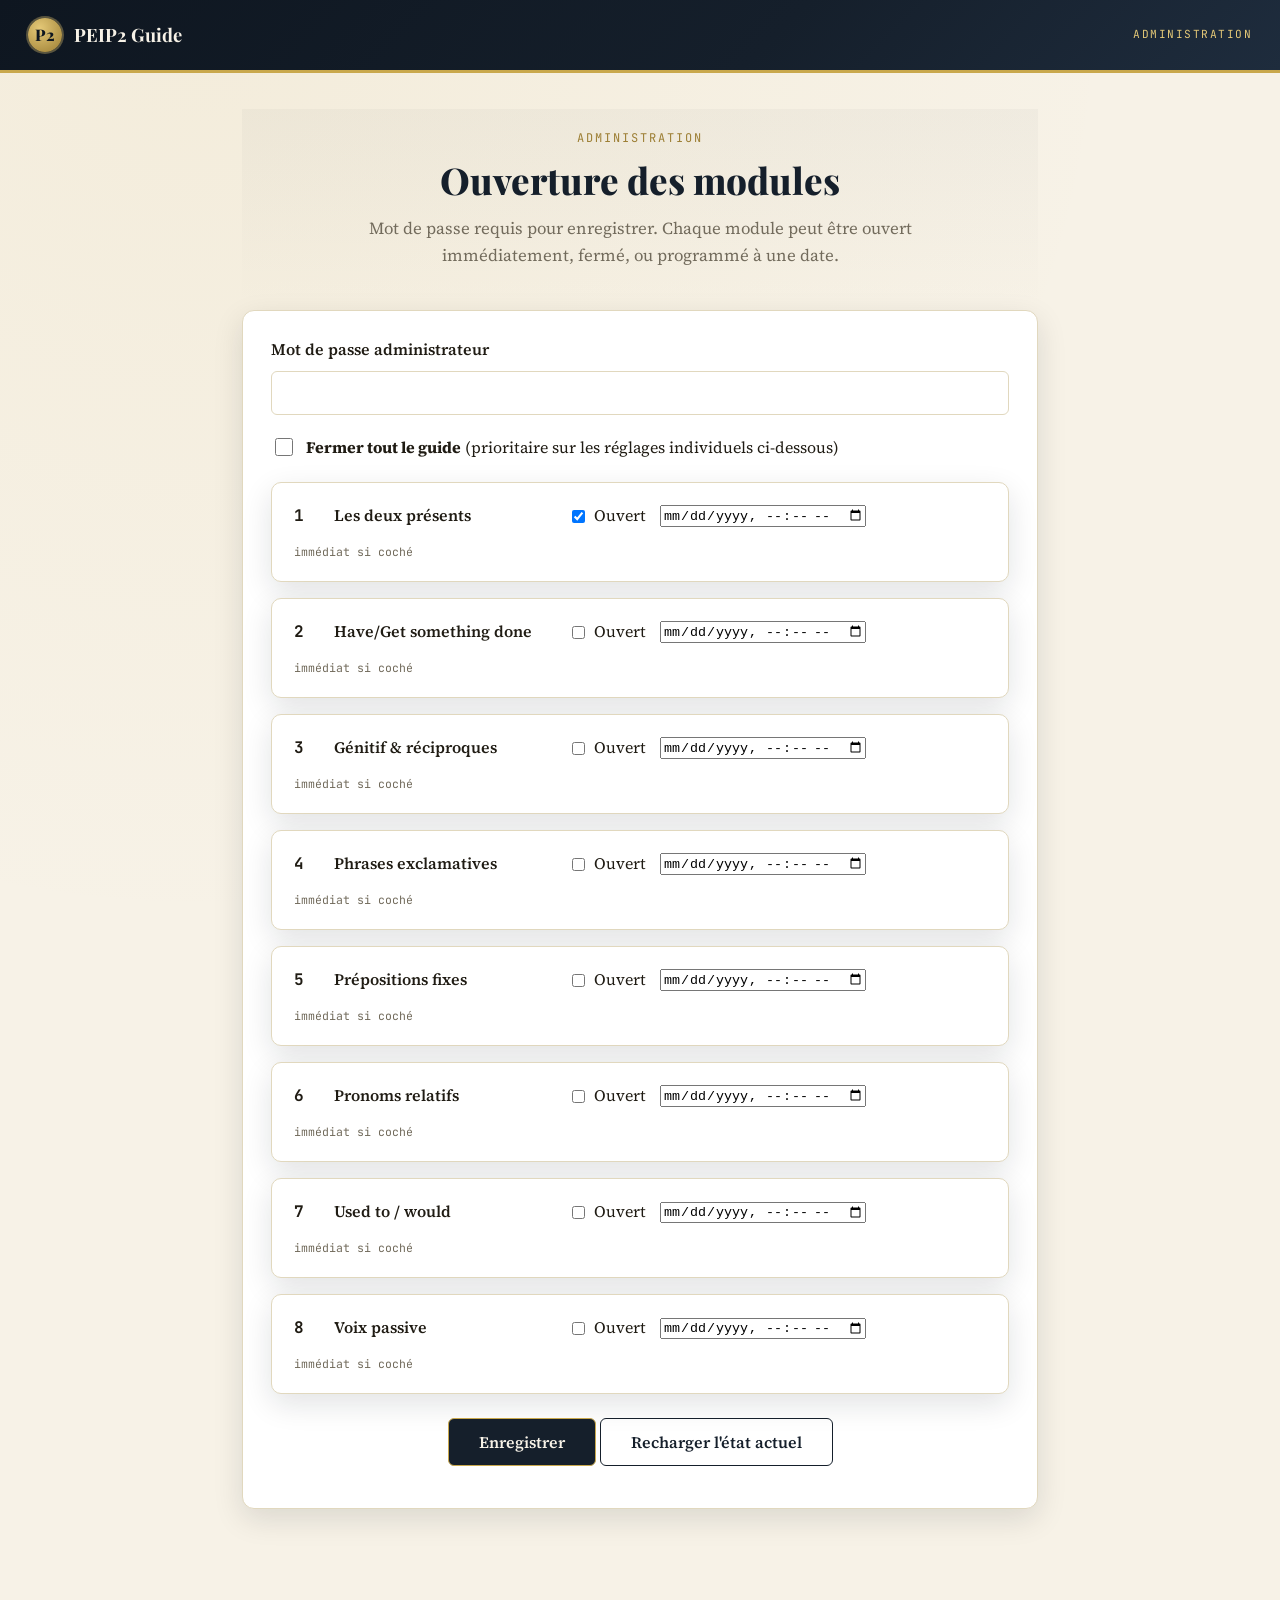
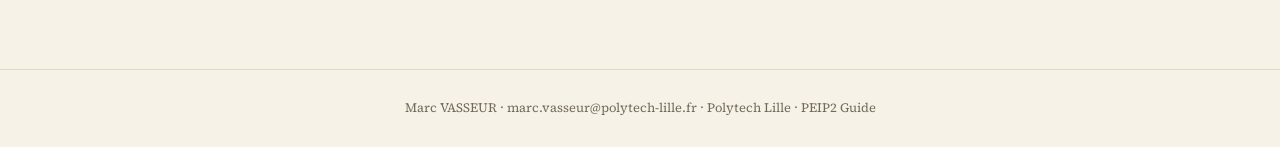
==== admin.html @ 13c27f9e "Add admin-gated per-module unlock system (access.json, admin.html, api/update-access.js)" ====
<!DOCTYPE html>
<html lang="fr">
<head>
<meta charset="UTF-8">
<meta name="viewport" content="width=device-width, initial-scale=1.0">
<title>Administration — PEIP2 Guide</title>
<link rel="stylesheet" href="style.css">
</head>
<body>

<div class="topbar">
  <a href="index.html" class="brand"><span class="crest">P2</span><span>PEIP2 Guide</span></a>
  <span class="tagline">Administration</span>
</div>

<main>
  <div class="hero" style="padding-top:20px;">
    <div class="kicker">Administration</div>
    <h1>Ouverture des modules</h1>
    <p>Mot de passe requis pour enregistrer. Chaque module peut être ouvert immédiatement, fermé, ou programmé à une date.</p>
  </div>

  <div class="course">
    <label style="display:block;margin-bottom:8px;font-weight:600;">Mot de passe administrateur</label>
    <input type="password" id="pwd" style="width:100%;padding:10px 12px;border:1px solid var(--border);border-radius:6px;font-family:'Source Serif 4',serif;font-size:1rem;margin-bottom:20px;">

    <label style="display:flex;align-items:center;gap:10px;margin-bottom:22px;">
      <input type="checkbox" id="globalClosed" style="width:18px;height:18px;">
      <span><strong>Fermer tout le guide</strong> (prioritaire sur les réglages individuels ci-dessous)</span>
    </label>

    <div id="moduleRows"></div>

    <div style="text-align:center;margin-top:24px;">
      <button class="btn-check" id="saveBtn" style="font-size:1rem;padding:12px 30px;">Enregistrer</button>
      <button class="btn-check" id="reloadBtn" style="font-size:1rem;padding:12px 30px;background:transparent;color:var(--navy);border-color:var(--navy);">Recharger l'état actuel</button>
    </div>
    <div id="statusMsg" style="text-align:center;margin-top:16px;font-family:'JetBrains Mono',monospace;font-size:.85rem;"></div>
  </div>
</main>

<footer>Marc VASSEUR &middot; marc.vasseur@polytech-lille.fr &middot; Polytech Lille &middot; PEIP2 Guide</footer>

<script>
const MODULE_NAMES = {
  1: "Les deux présents", 2: "Have/Get something done", 3: "Génitif & réciproques",
  4: "Phrases exclamatives", 5: "Prépositions fixes", 6: "Pronoms relatifs",
  7: "Used to / would", 8: "Voix passive"
};

let currentAccess = null;

function toLocalInputValue(iso){
  const d = new Date(iso);
  const pad = n => String(n).padStart(2,'0');
  return `${d.getFullYear()}-${pad(d.getMonth()+1)}-${pad(d.getDate())}T${pad(d.getHours())}:${pad(d.getMinutes())}`;
}

function renderRows(){
  const wrap = document.getElementById('moduleRows');
  wrap.innerHTML = Object.keys(MODULE_NAMES).map(id=>{
    const m = currentAccess.modules[id] || {unlocked:false, unlock_date:null};
    const dtVal = m.unlock_date ? toLocalInputValue(m.unlock_date) : '';
    return `
      <div class="q-card" data-id="${id}" style="display:flex;align-items:center;gap:14px;flex-wrap:wrap;">
        <span style="font-family:'JetBrains Mono',monospace;font-weight:700;min-width:26px;">${id}</span>
        <span style="min-width:220px;font-weight:600;">${MODULE_NAMES[id]}</span>
        <label style="display:flex;align-items:center;gap:6px;">
          <input type="checkbox" class="chk-unlock" ${m.unlocked?'checked':''}> Ouvert
        </label>
        <input type="datetime-local" class="dt-unlock" value="${dtVal}">
        <span style="font-family:'JetBrains Mono',monospace;font-size:.72rem;color:var(--muted);">${m.unlock_date ? 'dès le ' + new Date(m.unlock_date).toLocaleString('fr-FR',{dateStyle:'short',timeStyle:'short'}) : 'immédiat si coché'}</span>
      </div>`;
  }).join('');
}

async function loadAccess(){
  const r = await fetch('access.json?_=' + Date.now());
  currentAccess = await r.json();
  document.getElementById('globalClosed').checked = !!currentAccess.closed;
  renderRows();
}

function readModules(){
  const rows = document.querySelectorAll('#moduleRows .q-card');
  const out = {};
  rows.forEach(row=>{
    const id = row.dataset.id;
    const unlocked = row.querySelector('.chk-unlock').checked;
    const dtVal = row.querySelector('.dt-unlock').value;
    out[id] = { unlocked, unlock_date: dtVal ? new Date(dtVal).toISOString() : null };
  });
  return out;
}

document.getElementById('reloadBtn').addEventListener('click', loadAccess);

document.getElementById('saveBtn').addEventListener('click', async ()=>{
  const statusEl = document.getElementById('statusMsg');
  statusEl.textContent = 'Enregistrement…';
  const payload = {
    password: document.getElementById('pwd').value,
    closed: document.getElementById('globalClosed').checked,
    modules: readModules()
  };
  try {
    const res = await fetch('/api/update-access', {
      method:'POST', headers:{'Content-Type':'application/json'},
      body: JSON.stringify(payload)
    });
    if(res.ok){
      statusEl.textContent = 'Enregistré avec succès.';
      statusEl.style.color = 'var(--ok)';
    } else {
      const t = await res.text();
      statusEl.textContent = 'Erreur : ' + t;
      statusEl.style.color = 'var(--bad)';
    }
  } catch(e){
    statusEl.textContent = 'Erreur réseau : ' + e.message;
    statusEl.style.color = 'var(--bad)';
  }
});

loadAccess();
</script>

</body>
</html>
---- style.css ----
@import url('https://fonts.googleapis.com/css2?family=Playfair+Display:wght@600;700;800&family=Source+Serif+4:opsz,wght@8..60,400;8..60,600;8..60,700&family=JetBrains+Mono:wght@500;600;700&display=swap');

:root{
  --navy:#151F2B;
  --navy-2:#1E2C3D;
  --navy-3:#0E1620;
  --gold:#C9A84C;
  --gold-light:#E4C877;
  --gold-dim:#9C7E33;
  --cream:#F7F2E7;
  --cream-2:#EDE4CF;
  --ink:#201C14;
  --muted:#726B5C;
  --border:#E1D8BE;
  --ok:#3D6B46;
  --ok-bg:#EAF3EB;
  --bad:#A3402F;
  --bad-bg:#FBEEEB;
  --shadow: 0 10px 30px rgba(14,22,32,.12);
}

*{box-sizing:border-box;}
html{scroll-behavior:smooth;}
body{
  margin:0;
  background:
    radial-gradient(circle at 15% 0%, rgba(201,168,76,.08), transparent 45%),
    var(--cream);
  color:var(--ink);
  font-family:'Source Serif 4', serif;
  line-height:1.6;
}

a{color:inherit;}

/* ---------- Top bar ---------- */
.topbar{
  background:linear-gradient(135deg, var(--navy-3), var(--navy) 60%, var(--navy-2));
  color:var(--cream);
  padding:18px 28px;
  display:flex;align-items:center;justify-content:space-between;
  border-bottom:3px solid var(--gold);
  position:sticky;top:0;z-index:50;
}
.topbar .brand{
  display:flex;align-items:center;gap:12px;
  font-family:'Playfair Display',serif;
  font-weight:700;font-size:1.15rem;
  text-decoration:none;
}
.topbar .brand .crest{
  width:34px;height:34px;border-radius:50%;
  background:radial-gradient(circle at 35% 30%, var(--gold-light), var(--gold-dim));
  display:flex;align-items:center;justify-content:center;
  font-family:'Playfair Display',serif;font-weight:800;color:var(--navy-3);font-size:1rem;
  box-shadow:0 0 0 2px rgba(228,200,119,.35);
}
.topbar .tagline{font-family:'JetBrains Mono',monospace;font-size:.7rem;letter-spacing:1.5px;color:var(--gold-light);text-transform:uppercase;}
.topbar nav a{
  color:var(--cream-2);text-decoration:none;font-size:.92rem;margin-left:22px;
  border-bottom:1px solid transparent;padding-bottom:3px;
}
.topbar nav a:hover{border-bottom-color:var(--gold);color:#fff;}

/* ---------- Layout ---------- */
main{max-width:840px;margin:0 auto;padding:36px 22px 90px;}

.hero{
  text-align:center;padding:46px 20px 40px;
  background:linear-gradient(180deg, rgba(21,31,43,.03), transparent);
}
.hero .kicker{
  font-family:'JetBrains Mono',monospace;font-size:.75rem;letter-spacing:2px;
  color:var(--gold-dim);text-transform:uppercase;margin-bottom:10px;
}
.hero h1{
  font-family:'Playfair Display',serif;font-size:2.3rem;font-weight:800;
  color:var(--navy);margin:0 0 14px;line-height:1.2;
}
.hero p{color:var(--muted);font-size:1.05rem;max-width:560px;margin:0 auto;}

/* ---------- Module cards (index page) ---------- */
.module-grid{
  display:grid;grid-template-columns:1fr 1fr;gap:20px;margin-top:38px;
}
@media (max-width:640px){ .module-grid{grid-template-columns:1fr;} }

.module-card{
  background:#fff;border:1px solid var(--border);border-radius:14px;
  padding:26px 24px;text-decoration:none;color:var(--ink);
  box-shadow:var(--shadow);
  position:relative;overflow:hidden;
  transition:transform .15s ease, box-shadow .15s ease;
  display:block;
}
.module-card:hover{transform:translateY(-3px);box-shadow:0 16px 34px rgba(14,22,32,.16);}
.module-card::before{
  content:'';position:absolute;top:0;left:0;right:0;height:5px;
  background:linear-gradient(90deg, var(--gold-dim), var(--gold-light));
}
.module-card.locked{
  opacity:.55;filter:grayscale(.4);cursor:not-allowed;
}
.module-card.locked:hover{transform:none;box-shadow:var(--shadow);}
.lock-badge{
  position:absolute;top:14px;right:14px;
  font-family:'JetBrains Mono',monospace;font-size:.66rem;font-weight:700;
  background:var(--navy);color:var(--cream);padding:3px 9px;border-radius:12px;
}
.module-card .num{
  font-family:'JetBrains Mono',monospace;font-size:.72rem;color:var(--gold-dim);
  letter-spacing:1.5px;font-weight:700;
}
.module-card h2{
  font-family:'Playfair Display',serif;font-size:1.28rem;color:var(--navy);
  margin:8px 0 10px;
}
.module-card p{color:var(--muted);font-size:.93rem;margin:0 0 14px;}
.module-card .meta{
  font-family:'JetBrains Mono',monospace;font-size:.72rem;color:var(--gold-dim);
  display:flex;gap:14px;
}

/* ---------- Course block ---------- */
.course{
  background:#fff;border:1px solid var(--border);border-radius:12px;
  padding:26px 28px;margin-bottom:30px;box-shadow:var(--shadow);
}
.course h2{
  font-family:'Playfair Display',serif;color:var(--navy);font-size:1.35rem;
  margin-top:0;padding-bottom:12px;border-bottom:2px solid var(--gold);
}
.course h3{font-family:'Playfair Display',serif;color:var(--navy);font-size:1.05rem;margin:22px 0 8px;}
.course table{width:100%;border-collapse:collapse;margin:14px 0;font-size:.93rem;}
.course th{background:var(--navy);color:var(--cream);text-align:left;padding:9px 12px;font-weight:600;}
.course td{padding:9px 12px;border-bottom:1px solid var(--border);vertical-align:top;}
.course tr:nth-child(even) td{background:var(--cream);}
.course .ex{color:var(--gold-dim);font-family:'JetBrains Mono',monospace;font-size:.85rem;}
.course code{background:var(--cream-2);padding:1px 6px;border-radius:4px;font-family:'JetBrains Mono',monospace;font-size:.87rem;}

/* ---------- Progress bar ---------- */
.progress-wrap{
  position:sticky;top:73px;z-index:40;
  background:var(--cream);padding:14px 0 10px;
  border-bottom:1px solid var(--border);margin-bottom:26px;
}
.progress-head{display:flex;justify-content:space-between;align-items:center;margin-bottom:8px;}
.progress-head .label{font-family:'JetBrains Mono',monospace;font-size:.78rem;color:var(--muted);}
.progress-head .score{font-family:'JetBrains Mono',monospace;font-size:.95rem;font-weight:700;color:var(--navy);}
.progress-dots{display:flex;gap:5px;flex-wrap:wrap;}
.dot{
  width:22px;height:22px;border-radius:6px;
  background:#fff;border:1.5px solid var(--border);
  display:flex;align-items:center;justify-content:center;
  font-family:'JetBrains Mono',monospace;font-size:.62rem;color:var(--muted);
  transition:all .15s ease;
}
.dot.ok{background:var(--ok);border-color:var(--ok);color:#fff;}
.dot.bad{background:var(--bad);border-color:var(--bad);color:#fff;}

/* ---------- Question cards ---------- */
.q-card{
  background:#fff;border:1px solid var(--border);border-radius:10px;
  padding:20px 22px;margin-bottom:16px;box-shadow:var(--shadow);
  transition:border-color .15s ease;
}
.q-card.ok{border-left:4px solid var(--ok);}
.q-card.bad{border-left:4px solid var(--bad);}
.q-num{
  font-family:'JetBrains Mono',monospace;font-size:.76rem;color:var(--gold-dim);
  font-weight:700;letter-spacing:.5px;display:block;margin-bottom:8px;
}
.q-sentence{font-size:1.04rem;margin-bottom:4px;}
.q-sentence input{
  font-family:'JetBrains Mono',monospace;font-size:.96rem;
  border:none;border-bottom:2px solid var(--gold-dim);background:transparent;
  padding:2px 4px;min-width:120px;text-align:center;color:var(--ink);
}
.q-sentence input:focus{outline:none;border-bottom-color:var(--navy);}
.q-sentence input:disabled{color:var(--muted);}

.q-actions{margin-top:12px;}
.btn-check{
  background:var(--navy);color:var(--cream);border:1px solid var(--gold);
  font-family:'Source Serif 4',serif;font-weight:600;font-size:.9rem;
  padding:8px 18px;border-radius:6px;cursor:pointer;
}
.btn-check:hover{background:var(--navy-2);}
.btn-check:disabled{opacity:.4;cursor:not-allowed;}

.verdict{display:none;margin-top:12px;padding-top:12px;border-top:1px dashed var(--border);font-size:.92rem;}
.verdict.show{display:block;}
.verdict .tag{font-family:'JetBrains Mono',monospace;font-weight:700;font-size:.78rem;}
.verdict.ok .tag{color:var(--ok);}
.verdict.bad .tag{color:var(--bad);}
.verdict .your{color:var(--bad);}
.verdict .good{color:var(--ok);font-weight:600;}
.verdict .rule{margin-top:8px;color:var(--ink);}

/* ---------- Completion banner ---------- */
.completion{
  display:none;background:var(--navy);color:var(--cream);text-align:center;
  padding:32px 24px;border-radius:12px;margin:30px 0;
  box-shadow:var(--shadow);
}
.completion.show{display:block;}
.completion .big{font-family:'Playfair Display',serif;font-size:2.1rem;color:var(--gold-light);margin:8px 0 4px;}
.completion .msg{color:var(--cream-2);font-size:.95rem;}

/* ---------- Nav buttons ---------- */
.pagenav{display:flex;justify-content:space-between;margin-top:34px;gap:10px;flex-wrap:wrap;}
.pagenav a{
  font-family:'Source Serif 4',serif;font-size:.92rem;
  color:var(--navy);text-decoration:none;border:1px solid var(--navy);
  padding:9px 18px;border-radius:6px;
}
.pagenav a:hover{background:var(--navy);color:var(--cream);}
.pagenav a.reset{border-color:var(--gold-dim);color:var(--gold-dim);}
.pagenav a.reset:hover{background:var(--gold-dim);color:#fff;}

footer{
  text-align:center;padding:28px 20px;font-size:.8rem;color:var(--muted);
  border-top:1px solid var(--border);margin-top:40px;
}
footer strong{color:var(--navy);}
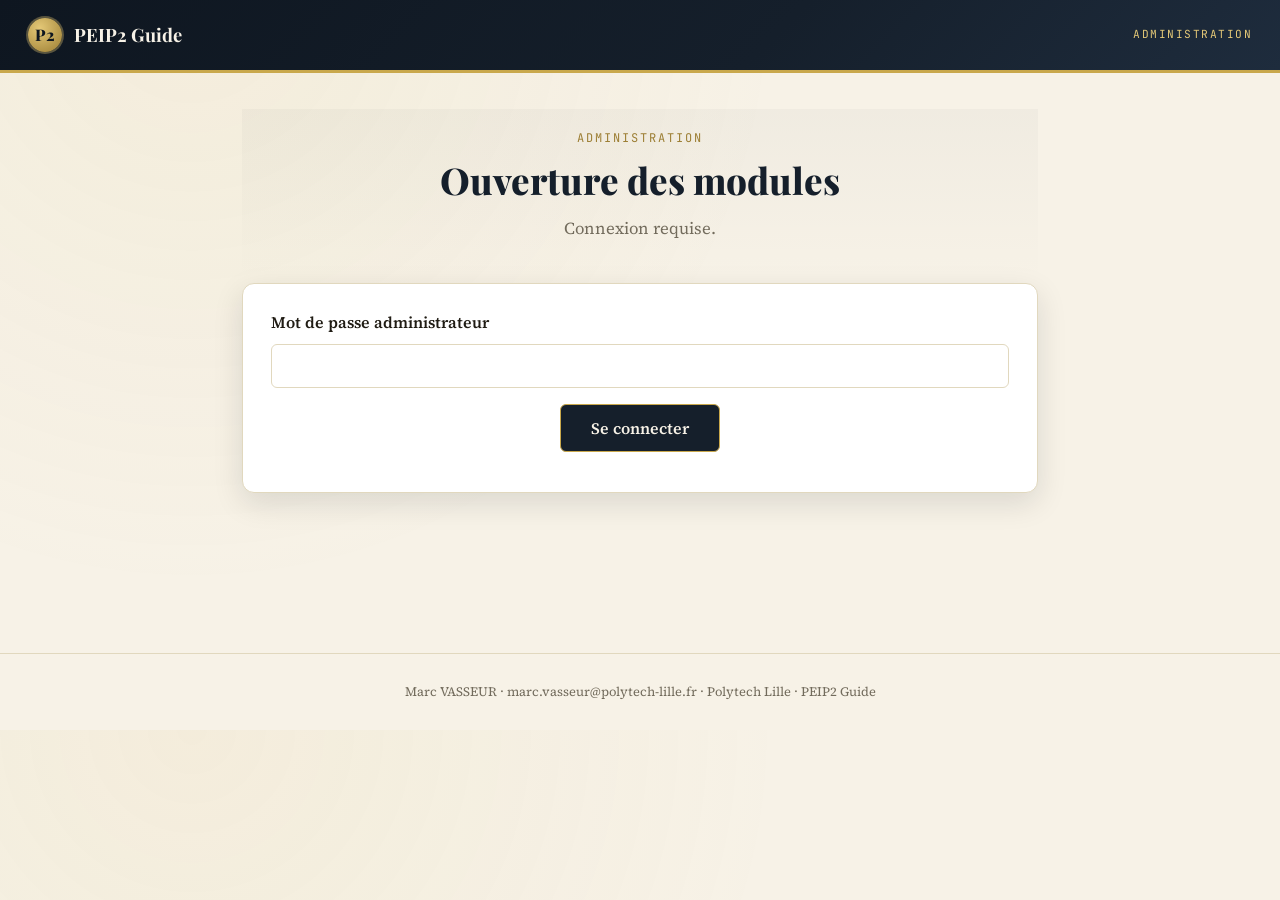
==== commit 377816fb: "Gate admin panel behind a real login screen (no more open-by-default UI)" ====
--- a/admin.html
+++ b/admin.html
@@ -17,13 +17,19 @@
   <div class="hero" style="padding-top:20px;">
     <div class="kicker">Administration</div>
     <h1>Ouverture des modules</h1>
-    <p>Mot de passe requis pour enregistrer. Chaque module peut être ouvert immédiatement, fermé, ou programmé à une date.</p>
+    <p id="heroSub">Connexion requise.</p>
   </div>
 
-  <div class="course">
+  <div class="course" id="loginPanel">
     <label style="display:block;margin-bottom:8px;font-weight:600;">Mot de passe administrateur</label>
-    <input type="password" id="pwd" style="width:100%;padding:10px 12px;border:1px solid var(--border);border-radius:6px;font-family:'Source Serif 4',serif;font-size:1rem;margin-bottom:20px;">
+    <input type="password" id="loginPwd" style="width:100%;padding:10px 12px;border:1px solid var(--border);border-radius:6px;font-family:'Source Serif 4',serif;font-size:1rem;margin-bottom:16px;">
+    <div style="text-align:center;">
+      <button class="btn-check" id="loginBtn" style="font-size:1rem;padding:12px 30px;">Se connecter</button>
+    </div>
+    <div id="loginMsg" style="text-align:center;margin-top:14px;font-family:'JetBrains Mono',monospace;font-size:.85rem;"></div>
+  </div>
 
+  <div class="course" id="adminPanel" style="display:none;">
     <label style="display:flex;align-items:center;gap:10px;margin-bottom:22px;">
       <input type="checkbox" id="globalClosed" style="width:18px;height:18px;">
       <span><strong>Fermer tout le guide</strong> (prioritaire sur les réglages individuels ci-dessous)</span>
@@ -49,6 +55,7 @@
 };
 
 let currentAccess = null;
+let sessionPwd = null;
 
 function toLocalInputValue(iso){
   const d = new Date(iso);
@@ -93,13 +100,44 @@
   return out;
 }
 
+async function attemptLogin(){
+  const msgEl = document.getElementById('loginMsg');
+  const pwd = document.getElementById('loginPwd').value;
+  if(!pwd){ return; }
+  msgEl.textContent = 'Vérification…';
+  msgEl.style.color = 'var(--muted)';
+  try {
+    const res = await fetch('/api/verify-password', {
+      method:'POST', headers:{'Content-Type':'application/json'},
+      body: JSON.stringify({ password: pwd })
+    });
+    const j = await res.json();
+    if(res.ok && j.ok){
+      sessionPwd = pwd;
+      document.getElementById('loginPanel').style.display = 'none';
+      document.getElementById('adminPanel').style.display = 'block';
+      document.getElementById('heroSub').textContent = 'Chaque module peut être ouvert immédiatement, fermé, ou programmé à une date.';
+      await loadAccess();
+    } else {
+      msgEl.textContent = 'Mot de passe incorrect.';
+      msgEl.style.color = 'var(--bad)';
+    }
+  } catch(e){
+    msgEl.textContent = 'Erreur réseau : ' + e.message;
+    msgEl.style.color = 'var(--bad)';
+  }
+}
+
+document.getElementById('loginBtn').addEventListener('click', attemptLogin);
+document.getElementById('loginPwd').addEventListener('keydown', e=>{ if(e.key==='Enter') attemptLogin(); });
+
 document.getElementById('reloadBtn').addEventListener('click', loadAccess);
 
 document.getElementById('saveBtn').addEventListener('click', async ()=>{
   const statusEl = document.getElementById('statusMsg');
   statusEl.textContent = 'Enregistrement…';
   const payload = {
-    password: document.getElementById('pwd').value,
+    password: sessionPwd,
     closed: document.getElementById('globalClosed').checked,
     modules: readModules()
   };
@@ -121,8 +159,6 @@
     statusEl.style.color = 'var(--bad)';
   }
 });
-
-loadAccess();
 </script>
 
 </body>
